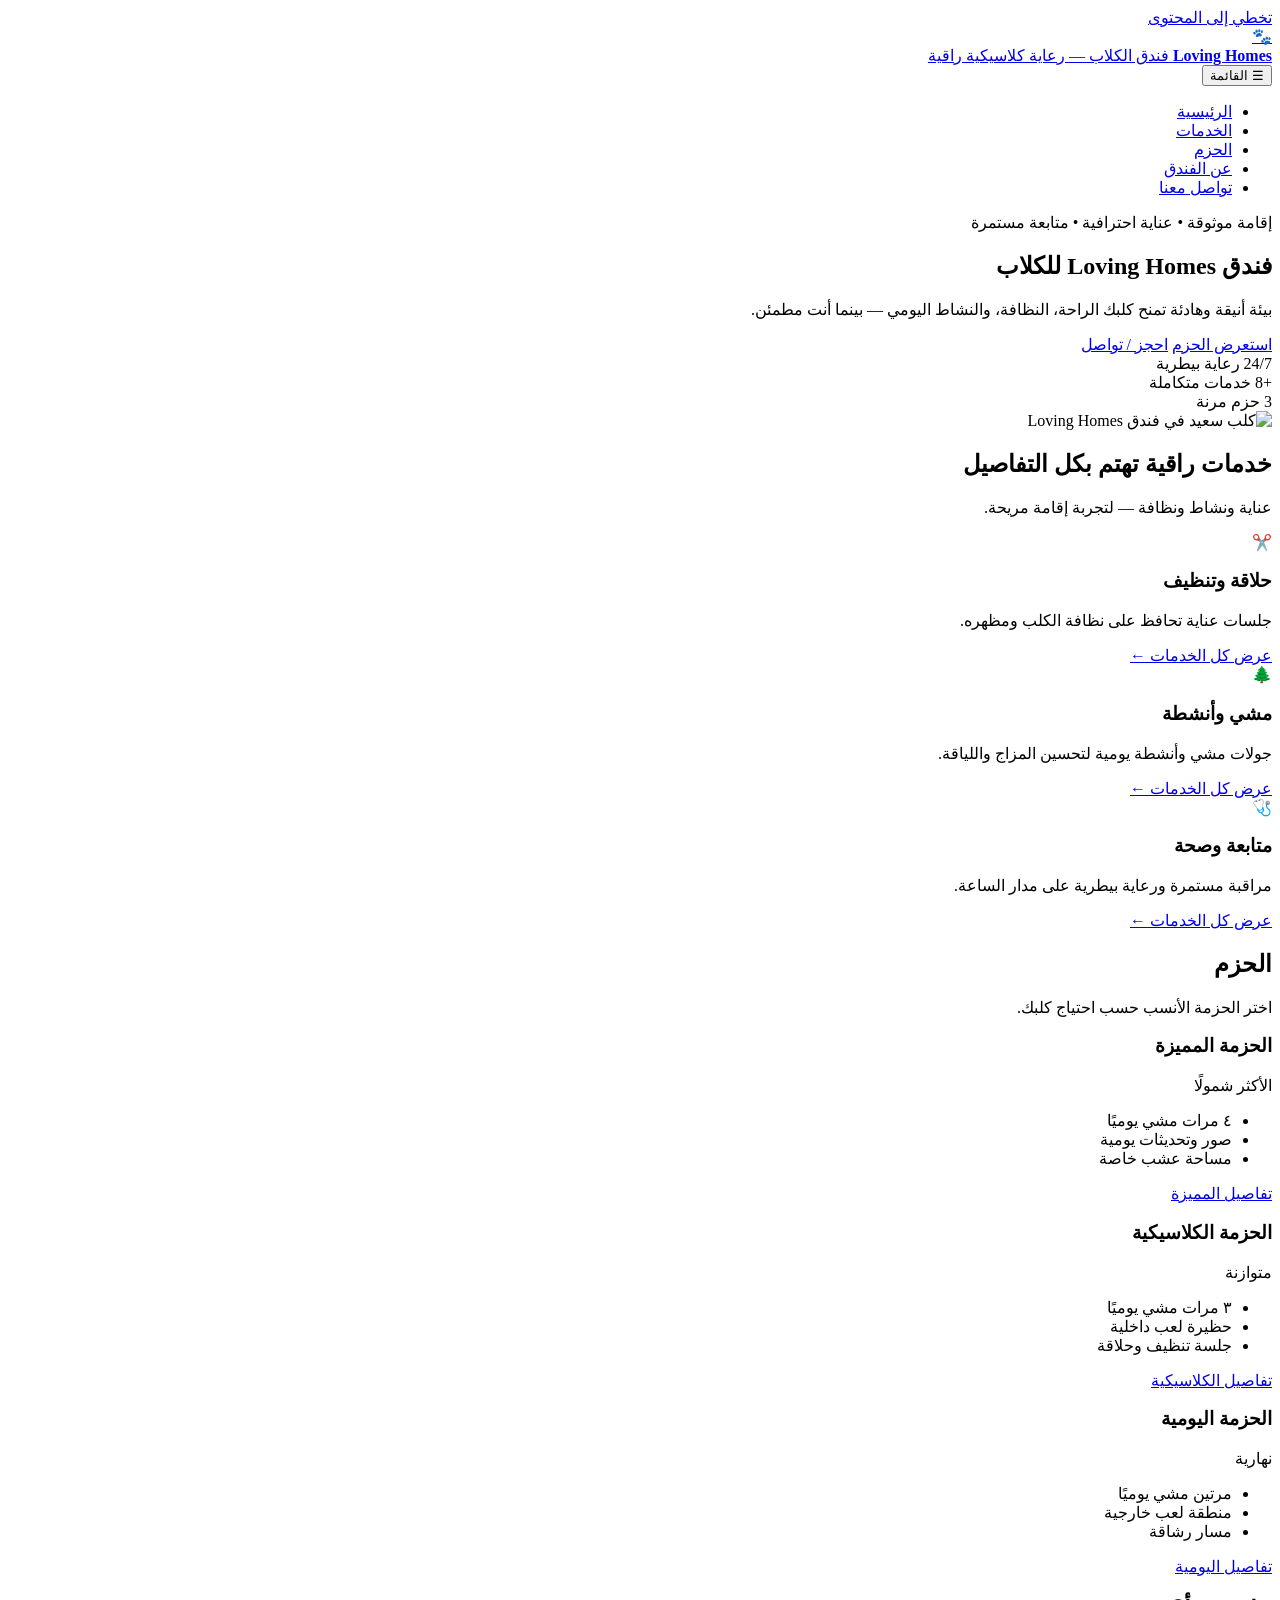
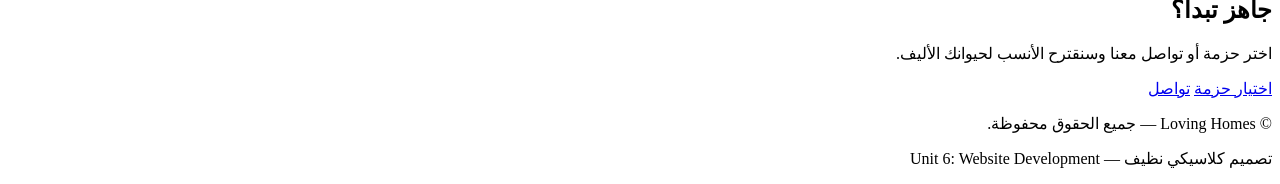
==== index.html @ fb53941b "Add files via upload" ====
<!doctype html>
<html lang="ar" dir="rtl">
<head>
  <meta charset="utf-8" />
  <meta name="viewport" content="width=device-width,initial-scale=1" />
  <meta name="description" content="Loving Homes فندق للكلاب — خدمات وحزم إقامة فاخرة." />
  <title>Loving Homes | الرئيسية</title>
  <link rel="stylesheet" href="css/style.css" />
</head>

<body data-page="home">
  <a class="skip-link" href="#main">تخطي إلى المحتوى</a>

  <header class="site-header">
    <div class="container header-inner">
      <a class="brand" href="index.html" aria-label="العودة للصفحة الرئيسية">
        <span class="logo" aria-hidden="true">🐾</span>
        <div class="brand-text">
          <strong class="site-title">Loving Homes</strong>
          <span class="site-subtitle">فندق الكلاب — رعاية كلاسيكية راقية</span>
        </div>
      </a>

      <nav class="nav" aria-label="التنقل الرئيسي">
        <button class="nav-toggle" type="button" aria-expanded="false" aria-controls="navMenu" aria-label="فتح وإغلاق القائمة">
          ☰ القائمة
        </button>
        <ul id="navMenu" class="nav-list">
          <li><a class="nav-link" href="index.html">الرئيسية</a></li>
          <li><a class="nav-link" href="services.html">الخدمات</a></li>
          <li><a class="nav-link" href="packages.html">الحزم</a></li>
          <li><a class="nav-link" href="about.html">عن الفندق</a></li>
          <li><a class="nav-link" href="contact.html">تواصل معنا</a></li>
        </ul>
      </nav>
    </div>
  </header>

  <main id="main">
    <section class="hero">
      <div class="container hero-inner">
        <div class="hero-copy">
          <p class="eyebrow">إقامة موثوقة • عناية احترافية • متابعة مستمرة</p>
          <h1>فندق Loving Homes للكلاب</h1>
          <p class="lead">
            بيئة أنيقة وهادئة تمنح كلبك الراحة، النظافة، والنشاط اليومي — بينما أنت مطمئن.
          </p>

          <div class="hero-actions">
            <a class="btn primary" href="packages.html">استعرض الحزم</a>
            <a class="btn ghost" href="contact.html">احجز / تواصل</a>
          </div>

          <div class="hero-stats" aria-label="مؤشرات سريعة">
            <div class="stat">
              <span class="stat-num">24/7</span>
              <span class="stat-label">رعاية بيطرية</span>
            </div>
            <div class="stat">
              <span class="stat-num">+8</span>
              <span class="stat-label">خدمات متكاملة</span>
            </div>
            <div class="stat">
              <span class="stat-num">3</span>
              <span class="stat-label">حزم مرنة</span>
            </div>
          </div>
        </div>

        <div class="hero-media" role="img" aria-label="صورة فندق الكلاب">
          <img src="images/hero.jpg" alt="كلب سعيد في فندق Loving Homes" />
          <div class="media-placeholder">
          </div>
        </div>
      </div>
    </section>

    <section class="section section-soft">
      <div class="container">
        <div class="section-head">
          <h2>خدمات راقية تهتم بكل التفاصيل</h2>
          <p>عناية ونشاط ونظافة — لتجربة إقامة مريحة.</p>
        </div>

        <div class="grid cards-3">
          <article class="card feature">
            <div class="icon" aria-hidden="true">✂️</div>
            <h3>حلاقة وتنظيف</h3>
            <p>جلسات عناية تحافظ على نظافة الكلب ومظهره.</p>
            <a class="text-link" href="services.html">عرض كل الخدمات ←</a>
          </article>

          <article class="card feature">
            <div class="icon" aria-hidden="true">🌲</div>
            <h3>مشي وأنشطة</h3>
            <p>جولات مشي وأنشطة يومية لتحسين المزاج واللياقة.</p>
            <a class="text-link" href="services.html">عرض كل الخدمات ←</a>
          </article>

          <article class="card feature">
            <div class="icon" aria-hidden="true">🩺</div>
            <h3>متابعة وصحة</h3>
            <p>مراقبة مستمرة ورعاية بيطرية على مدار الساعة.</p>
            <a class="text-link" href="services.html">عرض كل الخدمات ←</a>
          </article>
        </div>
      </div>
    </section>

    <section class="section">
      <div class="container">
        <div class="section-head">
          <h2>الحزم</h2>
          <p>اختر الحزمة الأنسب حسب احتياج كلبك.</p>
        </div>

        <div class="grid cards-3">
          <article class="card price">
            <div class="price-top">
              <h3>الحزمة المميزة</h3>
              <span class="tag">الأكثر شمولًا</span>
            </div>
            <ul class="list">
              <li>٤ مرات مشي يوميًا</li>
              <li>صور وتحديثات يومية</li>
              <li>مساحة عشب خاصة</li>
            </ul>
            <a class="btn primary full" href="packages.html#premium">تفاصيل المميزة</a>
          </article>

          <article class="card price">
            <div class="price-top">
              <h3>الحزمة الكلاسيكية</h3>
              <span class="tag neutral">متوازنة</span>
            </div>
            <ul class="list">
              <li>٣ مرات مشي يوميًا</li>
              <li>حظيرة لعب داخلية</li>
              <li>جلسة تنظيف وحلاقة</li>
            </ul>
            <a class="btn primary full" href="packages.html#classic">تفاصيل الكلاسيكية</a>
          </article>

          <article class="card price">
            <div class="price-top">
              <h3>الحزمة اليومية</h3>
              <span class="tag neutral">نهارية</span>
            </div>
            <ul class="list">
              <li>مرتين مشي يوميًا</li>
              <li>منطقة لعب خارجية</li>
              <li>مسار رشاقة</li>
            </ul>
            <a class="btn primary full" href="packages.html#day">تفاصيل اليومية</a>
          </article>
        </div>
      </div>
    </section>

    <section class="section cta">
      <div class="container cta-inner">
        <div>
          <h2>جاهز تبدأ؟</h2>
          <p>اختر حزمة أو تواصل معنا وسنقترح الأنسب لحيوانك الأليف.</p>
        </div>
        <div class="cta-actions">
          <a class="btn primary" href="packages.html">اختيار حزمة</a>
          <a class="btn ghost" href="contact.html">تواصل</a>
        </div>
      </div>
    </section>
  </main>

  <footer class="site-footer">
    <div class="container footer-inner">
      <p>© <span id="year"></span> Loving Homes — جميع الحقوق محفوظة.</p>
      <p class="muted">تصميم كلاسيكي نظيف — Unit 6: Website Development</p>
    </div>
  </footer>

  <script src="js/main.js"></script>
</body>
</html>
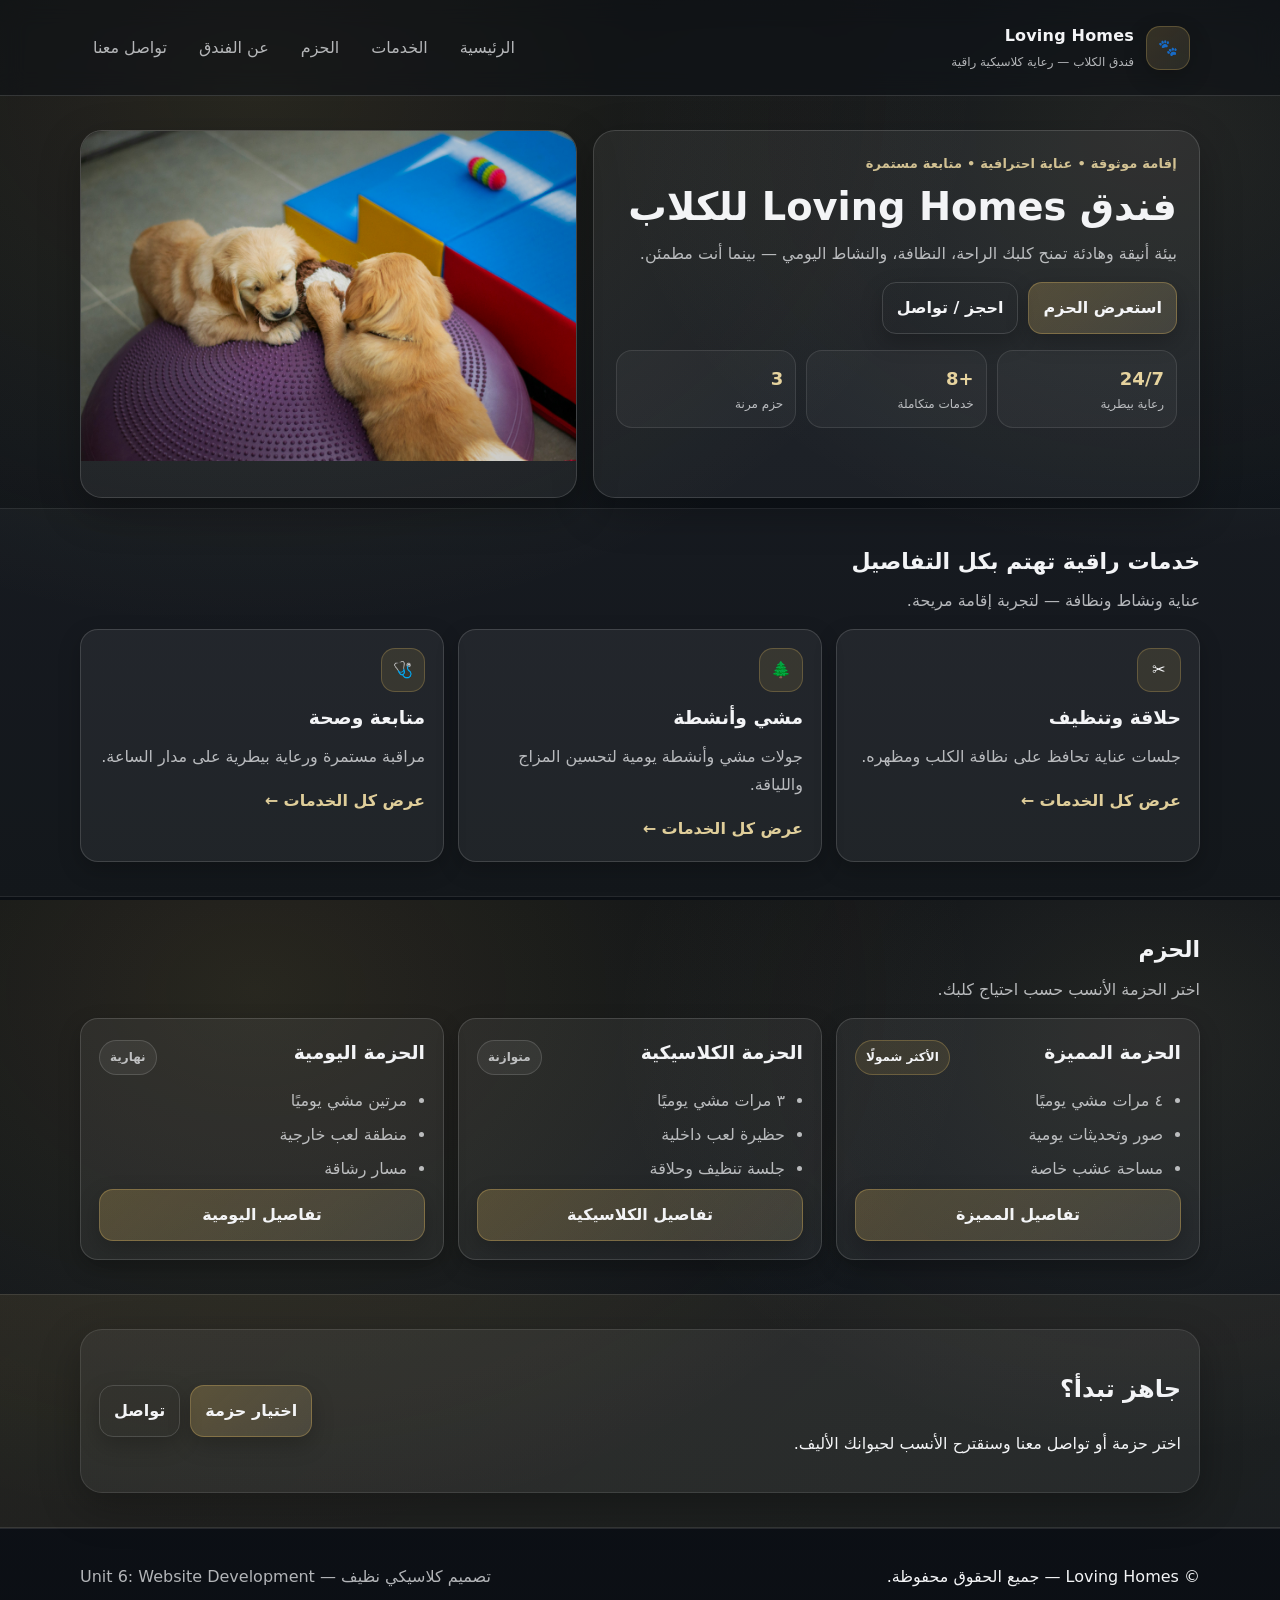
==== commit a014981b: "Fix HTML structure and update stylesheet link" ====
--- a/index.html
+++ b/index.html
@@ -5,7 +5,7 @@
   <meta name="viewport" content="width=device-width,initial-scale=1" />
   <meta name="description" content="Loving Homes فندق للكلاب — خدمات وحزم إقامة فاخرة." />
   <title>Loving Homes | الرئيسية</title>
-  <link rel="stylesheet" href="css/style.css" />
+  <link rel="stylesheet" href="style.css" />
 </head>
 
 <body data-page="home">
@@ -68,7 +68,7 @@
         </div>
 
         <div class="hero-media" role="img" aria-label="صورة فندق الكلاب">
-          <img src="images/hero.jpg" alt="كلب سعيد في فندق Loving Homes" />
+          <img src="hero.jpg" alt="كلب سعيد في فندق Loving Homes" />
           <div class="media-placeholder">
           </div>
         </div>
@@ -180,4 +180,5 @@
 
   <script src="js/main.js"></script>
 </body>
-</html>+
+</html>
--- a/style.css
+++ b/style.css
@@ -0,0 +1,788 @@
+:root {
+  --bg: #0f141a;
+  --paper: #f5f0e8;
+  --surface: rgba(255, 255, 255, .06);
+  --surface-2: rgba(255, 255, 255, .09);
+  --text: #f3f4f6;
+  --muted: rgba(243, 244, 246, .72);
+  --border: rgba(255, 255, 255, .14);
+
+  --gold: #d6b25e;
+  --gold-2: #f0dca4;
+  --ink: #0b0f14;
+
+  --radius: 18px;
+  --shadow: 0 14px 40px rgba(0, 0, 0, .28);
+  --shadow-2: 0 8px 22px rgba(0, 0, 0, .22);
+
+  --container: min(1120px, 92%);
+}
+
+* {
+  box-sizing: border-box;
+}
+
+html,
+body {
+  height: 100%;
+}
+
+body {
+  margin: 0;
+  font-family: system-ui, -apple-system, "Segoe UI", Tahoma, Arial, sans-serif;
+  background:
+    radial-gradient(1200px 900px at 20% 10%, rgba(214, 178, 94, .14), transparent 60%),
+    radial-gradient(900px 700px at 90% 15%, rgba(240, 220, 164, .10), transparent 60%),
+    linear-gradient(180deg, #0b0f14 0%, #0f141a 50%, #0b0f14 100%);
+  color: var(--text);
+  line-height: 1.75;
+  direction: rtl;
+}
+
+a {
+  color: inherit;
+  text-decoration: none;
+}
+
+code {
+  color: var(--gold-2);
+}
+
+.container {
+  width: var(--container);
+  margin-inline: auto;
+}
+
+.skip-link {
+  position: absolute;
+  inset-inline-start: 12px;
+  top: 10px;
+  background: #fff;
+  color: #111;
+  padding: 10px 12px;
+  border-radius: 12px;
+  transform: translateY(-200%);
+  transition: transform .2s ease;
+  z-index: 999;
+}
+
+.skip-link:focus {
+  transform: translateY(0);
+}
+
+/* Header */
+.site-header {
+  position: sticky;
+  top: 0;
+  z-index: 50;
+  background: rgba(11, 15, 20, .55);
+  backdrop-filter: blur(12px);
+  border-bottom: 1px solid var(--border);
+}
+
+.header-inner {
+  display: flex;
+  align-items: center;
+  justify-content: space-between;
+  gap: 14px;
+  padding: 14px 0;
+}
+
+.brand {
+  display: flex;
+  align-items: center;
+  gap: 12px;
+  padding: 8px 10px;
+  border-radius: 16px;
+}
+
+.brand:hover {
+  background: rgba(255, 255, 255, .05);
+}
+
+.logo {
+  width: 44px;
+  height: 44px;
+  display: grid;
+  place-items: center;
+  border-radius: 14px;
+  background: linear-gradient(135deg, rgba(214, 178, 94, .18), rgba(240, 220, 164, .10));
+  border: 1px solid rgba(214, 178, 94, .28);
+  box-shadow: var(--shadow-2);
+}
+
+.brand-text {
+  display: flex;
+  flex-direction: column;
+  gap: 2px;
+}
+
+.site-title {
+  font-size: 16px;
+  font-weight: 900;
+  letter-spacing: .2px;
+}
+
+.site-subtitle {
+  font-size: 12px;
+  color: var(--muted);
+}
+
+/* Nav */
+.nav {
+  position: relative;
+}
+
+.nav-toggle {
+  display: none;
+  background: rgba(255, 255, 255, .06);
+  color: var(--text);
+  border: 1px solid var(--border);
+  border-radius: 14px;
+  padding: 10px 12px;
+  cursor: pointer;
+  font-weight: 900;
+  box-shadow: var(--shadow-2);
+}
+
+.nav-list {
+  list-style: none;
+  display: flex;
+  gap: 6px;
+  margin: 0;
+  padding: 0;
+}
+
+.nav-link {
+  display: inline-flex;
+  align-items: center;
+  justify-content: center;
+  padding: 10px 12px;
+  border-radius: 14px;
+  border: 1px solid transparent;
+  color: var(--muted);
+  transition: .15s ease;
+}
+
+.nav-link:hover {
+  color: var(--text);
+  background: rgba(255, 255, 255, .05);
+  border-color: rgba(255, 255, 255, .10);
+}
+
+.nav-link.active {
+  color: var(--text);
+  background: linear-gradient(135deg, rgba(214, 178, 94, .16), rgba(240, 220, 164, .10));
+  border-color: rgba(214, 178, 94, .30);
+}
+
+/* Hero */
+.hero {
+  padding: 34px 0 10px;
+}
+
+.hero-inner {
+  display: grid;
+  grid-template-columns: 1.1fr .9fr;
+  gap: 16px;
+  align-items: stretch;
+}
+
+.hero-copy {
+  padding: 22px;
+  border-radius: 22px;
+  background: rgba(255, 255, 255, .06);
+  border: 1px solid var(--border);
+  box-shadow: var(--shadow);
+}
+
+.eyebrow {
+  margin: 0 0 8px;
+  color: rgba(240, 220, 164, .85);
+  font-weight: 800;
+  letter-spacing: .2px;
+  font-size: 13px;
+}
+
+.hero h1 {
+  margin: 0 0 10px;
+  font-size: clamp(26px, 3vw, 40px);
+  line-height: 1.2;
+}
+
+.lead {
+  margin: 0 0 14px;
+  color: var(--muted);
+}
+
+.hero-actions {
+  display: flex;
+  gap: 10px;
+  flex-wrap: wrap;
+  margin: 8px 0 16px;
+}
+
+.hero-stats {
+  display: grid;
+  grid-template-columns: repeat(3, minmax(0, 1fr));
+  gap: 10px;
+  margin-top: 8px;
+}
+
+.stat {
+  padding: 12px;
+  border-radius: 16px;
+  border: 1px solid rgba(255, 255, 255, .10);
+  background: rgba(255, 255, 255, .04);
+}
+
+.stat-num {
+  display: block;
+  font-weight: 900;
+  font-size: 18px;
+  color: rgba(240, 220, 164, .95);
+}
+
+.stat-label {
+  display: block;
+  color: var(--muted);
+  font-size: 12px;
+}
+
+.hero-media {
+  border-radius: 22px;
+  background: rgba(255, 255, 255, .06);
+  border: 1px solid var(--border);
+  box-shadow: var(--shadow);
+  overflow: hidden;
+  position: relative;
+  min-height: 330px;
+  display: grid;
+  place-items: center;
+}
+
+.hero-media img {
+  width: 100%;
+  height: 100%;
+  object-fit: cover;
+  display: block;
+  filter: saturate(1.05) contrast(1.02);
+}
+
+.media-placeholder {
+  text-align: center;
+  color: var(--muted);
+  padding: 18px;
+}
+
+.media-placeholder span {
+  font-size: 42px;
+  display: block;
+  margin-bottom: 8px;
+}
+
+/* Sections / Grids */
+.section {
+  padding: 34px 0;
+}
+
+.section-soft {
+  background: rgba(255, 255, 255, .03);
+  border-top: 1px solid rgba(255, 255, 255, .08);
+  border-bottom: 1px solid rgba(255, 255, 255, .08);
+}
+
+.section-head {
+  margin-bottom: 14px;
+}
+
+.section-head h2 {
+  margin: 0 0 6px;
+  font-size: 22px;
+}
+
+.section-head p {
+  margin: 0;
+  color: var(--muted);
+}
+
+.grid {
+  display: grid;
+  gap: 14px;
+}
+
+.cards-2 {
+  grid-template-columns: repeat(2, minmax(0, 1fr));
+}
+
+.cards-3 {
+  grid-template-columns: repeat(3, minmax(0, 1fr));
+}
+
+.card {
+  border-radius: var(--radius);
+  background: rgba(255, 255, 255, .06);
+  border: 1px solid var(--border);
+  padding: 18px;
+  box-shadow: var(--shadow-2);
+  transition: transform .15s ease;
+}
+
+.card:hover {
+  transform: translateY(-2px);
+}
+
+.card h2,
+.card h3 {
+  margin: 0 0 8px;
+}
+
+.card p {
+  margin: 0 0 10px;
+  color: var(--muted);
+}
+
+.feature .icon {
+  width: 44px;
+  height: 44px;
+  display: grid;
+  place-items: center;
+  border-radius: 14px;
+  background: rgba(214, 178, 94, .12);
+  border: 1px solid rgba(214, 178, 94, .28);
+  margin-bottom: 10px;
+}
+
+.text-link {
+  display: inline-block;
+  color: rgba(240, 220, 164, .92);
+  font-weight: 800;
+  margin-top: 6px;
+}
+
+.text-link:hover {
+  text-decoration: underline;
+}
+
+.list {
+  margin: 10px 0 0;
+  padding-inline-start: 18px;
+}
+
+.list li {
+  margin: 6px 0;
+  color: var(--muted);
+}
+
+.price-top {
+  display: flex;
+  align-items: center;
+  justify-content: space-between;
+  gap: 10px;
+  margin-bottom: 8px;
+}
+
+.tag {
+  font-size: 12px;
+  padding: 6px 10px;
+  border-radius: 999px;
+  border: 1px solid rgba(214, 178, 94, .30);
+  background: rgba(214, 178, 94, .12);
+  color: var(--text);
+  font-weight: 900;
+}
+
+.tag.neutral {
+  border-color: rgba(255, 255, 255, .14);
+  background: rgba(255, 255, 255, .06);
+  color: var(--muted);
+}
+
+/* Buttons */
+.btn {
+  display: inline-flex;
+  align-items: center;
+  justify-content: center;
+  gap: 8px;
+  padding: 11px 14px;
+  border-radius: 14px;
+  border: 1px solid var(--border);
+  background: rgba(255, 255, 255, .06);
+  color: var(--text);
+  cursor: pointer;
+  font-weight: 900;
+  box-shadow: var(--shadow-2);
+}
+
+.btn:hover {
+  background: rgba(255, 255, 255, .09);
+}
+
+.btn:active {
+  transform: translateY(1px);
+}
+
+.btn.primary {
+  border-color: rgba(214, 178, 94, .35);
+  background: linear-gradient(135deg, rgba(214, 178, 94, .25), rgba(240, 220, 164, .14));
+}
+
+.btn.ghost {
+  background: transparent;
+}
+
+.btn.full {
+  width: 100%;
+}
+
+/* Page */
+.page {
+  padding: 26px 0;
+}
+
+.page-head {
+  padding: 18px;
+  border-radius: 22px;
+  background: rgba(255, 255, 255, .05);
+  border: 1px solid rgba(255, 255, 255, .10);
+  box-shadow: var(--shadow-2);
+  margin-bottom: 16px;
+}
+
+.page-head h1 {
+  margin: 0 0 6px;
+  font-size: 28px;
+}
+
+.page-head p {
+  margin: 0;
+  color: var(--muted);
+}
+
+/* Notice */
+.notice {
+  padding: 12px 14px;
+  border-radius: 14px;
+  background: rgba(214, 178, 94, .10);
+  border: 1px solid rgba(214, 178, 94, .22);
+  color: var(--text);
+  margin: 0 0 14px;
+  box-shadow: var(--shadow-2);
+}
+
+.notice.compact {
+  margin-top: 12px;
+}
+
+.muted {
+  color: var(--muted);
+}
+
+.small {
+  font-size: 13px;
+}
+
+.tiny {
+  font-size: 12px;
+}
+
+/* CTA */
+.cta {
+  background: linear-gradient(135deg, rgba(214, 178, 94, .10), rgba(240, 220, 164, .06));
+  border-top: 1px solid rgba(255, 255, 255, .10);
+  border-bottom: 1px solid rgba(255, 255, 255, .10);
+}
+
+.cta-inner {
+  display: flex;
+  align-items: center;
+  justify-content: space-between;
+  gap: 12px;
+  padding: 18px;
+  border-radius: 22px;
+  background: rgba(255, 255, 255, .05);
+  border: 1px solid rgba(255, 255, 255, .10);
+  box-shadow: var(--shadow);
+}
+
+.cta-actions {
+  display: flex;
+  gap: 10px;
+  flex-wrap: wrap;
+}
+
+.cta-mini {
+  padding: 18px 0;
+}
+
+/* Forms */
+.form {
+  margin-top: 8px;
+}
+
+.form-row {
+  margin-bottom: 12px;
+  display: flex;
+  flex-direction: column;
+  gap: 6px;
+}
+
+label {
+  font-weight: 900;
+}
+
+input,
+textarea {
+  width: 100%;
+  padding: 12px 12px;
+  border-radius: 14px;
+  border: 1px solid rgba(255, 255, 255, .14);
+  background: rgba(0, 0, 0, .18);
+  color: var(--text);
+  outline: none;
+}
+
+input:focus,
+textarea:focus {
+  border-color: rgba(214, 178, 94, .40);
+  box-shadow: 0 0 0 4px rgba(214, 178, 94, .12);
+}
+
+.hint {
+  color: var(--muted);
+  font-size: 12px;
+}
+
+.form-actions {
+  display: flex;
+  gap: 10px;
+  flex-wrap: wrap;
+  margin-top: 8px;
+}
+
+.form-status {
+  margin: 10px 0 0;
+  min-height: 22px;
+  font-weight: 900;
+}
+
+.form-status.error {
+  color: #fb7185;
+}
+
+.form-status.ok {
+  color: #86efac;
+}
+
+.info {
+  margin: 0;
+  padding-inline-start: 18px;
+}
+
+.info li {
+  margin: 10px 0;
+  color: var(--muted);
+}
+
+/* Footer */
+.site-footer {
+  border-top: 1px solid rgba(255, 255, 255, .10);
+  padding: 18px 0;
+  background: rgba(0, 0, 0, .10);
+}
+
+.footer-inner {
+  display: flex;
+  align-items: flex-start;
+  justify-content: space-between;
+  gap: 12px;
+  flex-wrap: wrap;
+}
+
+/* Intro page */
+.intro-page {
+  overflow: hidden;
+}
+
+#waveCanvas {
+  position: fixed;
+  inset: 0;
+  width: 100%;
+  height: 100%;
+}
+
+.intro-content {
+  position: relative;
+  z-index: 2;
+  min-height: 100vh;
+  display: grid;
+  place-items: center;
+  padding: 20px;
+}
+
+.intro-card {
+  width: min(620px, 92vw);
+  border-radius: 26px;
+  background: rgba(11, 15, 20, .58);
+  border: 1px solid rgba(240, 220, 164, .22);
+  box-shadow: var(--shadow);
+  padding: 22px;
+  text-align: center;
+}
+
+.intro-badge {
+  width: 64px;
+  height: 64px;
+  margin: 0 auto 10px;
+  border-radius: 22px;
+  display: grid;
+  place-items: center;
+  background: rgba(214, 178, 94, .16);
+  border: 1px solid rgba(214, 178, 94, .30);
+  font-size: 28px;
+}
+
+.intro-card h1 {
+  margin: 0 0 8px;
+  font-size: 28px;
+}
+
+.intro-card p {
+  margin: 0 0 14px;
+  color: var(--muted);
+}
+
+.intro-actions {
+  display: flex;
+  gap: 10px;
+  justify-content: center;
+  flex-wrap: wrap;
+}
+
+/* Mobile */
+@media (max-width: 900px) {
+  .hero-inner {
+    grid-template-columns: 1fr;
+  }
+
+  .cards-3 {
+    grid-template-columns: 1fr;
+  }
+
+  .cards-2 {
+    grid-template-columns: 1fr;
+  }
+
+  .cta-inner {
+    flex-direction: column;
+    align-items: flex-start;
+  }
+
+  .hero-stats {
+    grid-template-columns: 1fr;
+  }
+
+  .hero-media {
+    min-height: 240px;
+  }
+}
+
+@media (max-width: 760px) {
+  .nav-toggle {
+    display: inline-flex;
+  }
+
+  .nav-list {
+    position: absolute;
+    top: 58px;
+    inset-inline-end: 0;
+    width: min(360px, 92vw);
+    background: rgba(11, 15, 20, .92);
+    border: 1px solid rgba(240, 220, 164, .18);
+    border-radius: 18px;
+    padding: 10px;
+    box-shadow: var(--shadow);
+    display: none;
+    flex-direction: column;
+    gap: 6px;
+  }
+
+  .nav-list.open {
+    display: flex;
+  }
+
+  .nav-link {
+    width: 100%;
+    justify-content: flex-start;
+  }
+}
+
+/* Stop scroll when menu open */
+body.menu-open {
+  overflow: hidden;
+}
+
+/* صور الخدمات */
+.service img {
+  width: 140px;
+  height: 140px;
+  object-fit: cover;
+  border-radius: 16px;
+  flex-shrink: 0;
+  border: 1px solid rgba(255, 255, 255, 0.08);
+  transition: transform 0.4s ease;
+}
+
+.card.service:hover img {
+  transform: scale(1.05);
+  /* تأثير تكبير بسيط عند التمرير */
+}
+
+/* Services Stack Layout */
+.services-stack {
+  display: flex;
+  flex-direction: column;
+  gap: 24px;
+}
+
+.services-stack .card.service {
+  display: flex;
+  flex-direction: row;
+  align-items: center;
+  gap: 24px;
+  padding: 24px;
+}
+
+.services-stack .card.service>div {
+  flex: 1;
+  /* لتأخذ النصوص باقي المساحة */
+}
+
+/* Scroll Animations */
+.reveal {
+  opacity: 0;
+  transform: translateY(40px);
+  transition: opacity 0.6s ease-out, transform 0.6s cubic-bezier(0.2, 0.8, 0.2, 1);
+}
+
+.reveal.active {
+  opacity: 1;
+  transform: translateY(0);
+}
+
+@media (max-width: 600px) {
+  .services-stack .card.service {
+    flex-direction: column;
+    align-items: center;
+    text-align: center;
+  }
+}
+
+
+/* ترتيب العنوان مع الأيقونة */
+.service-top {
+  display: flex;
+  align-items: center;
+  gap: 10px;
+  margin-bottom: 10px;
+}
